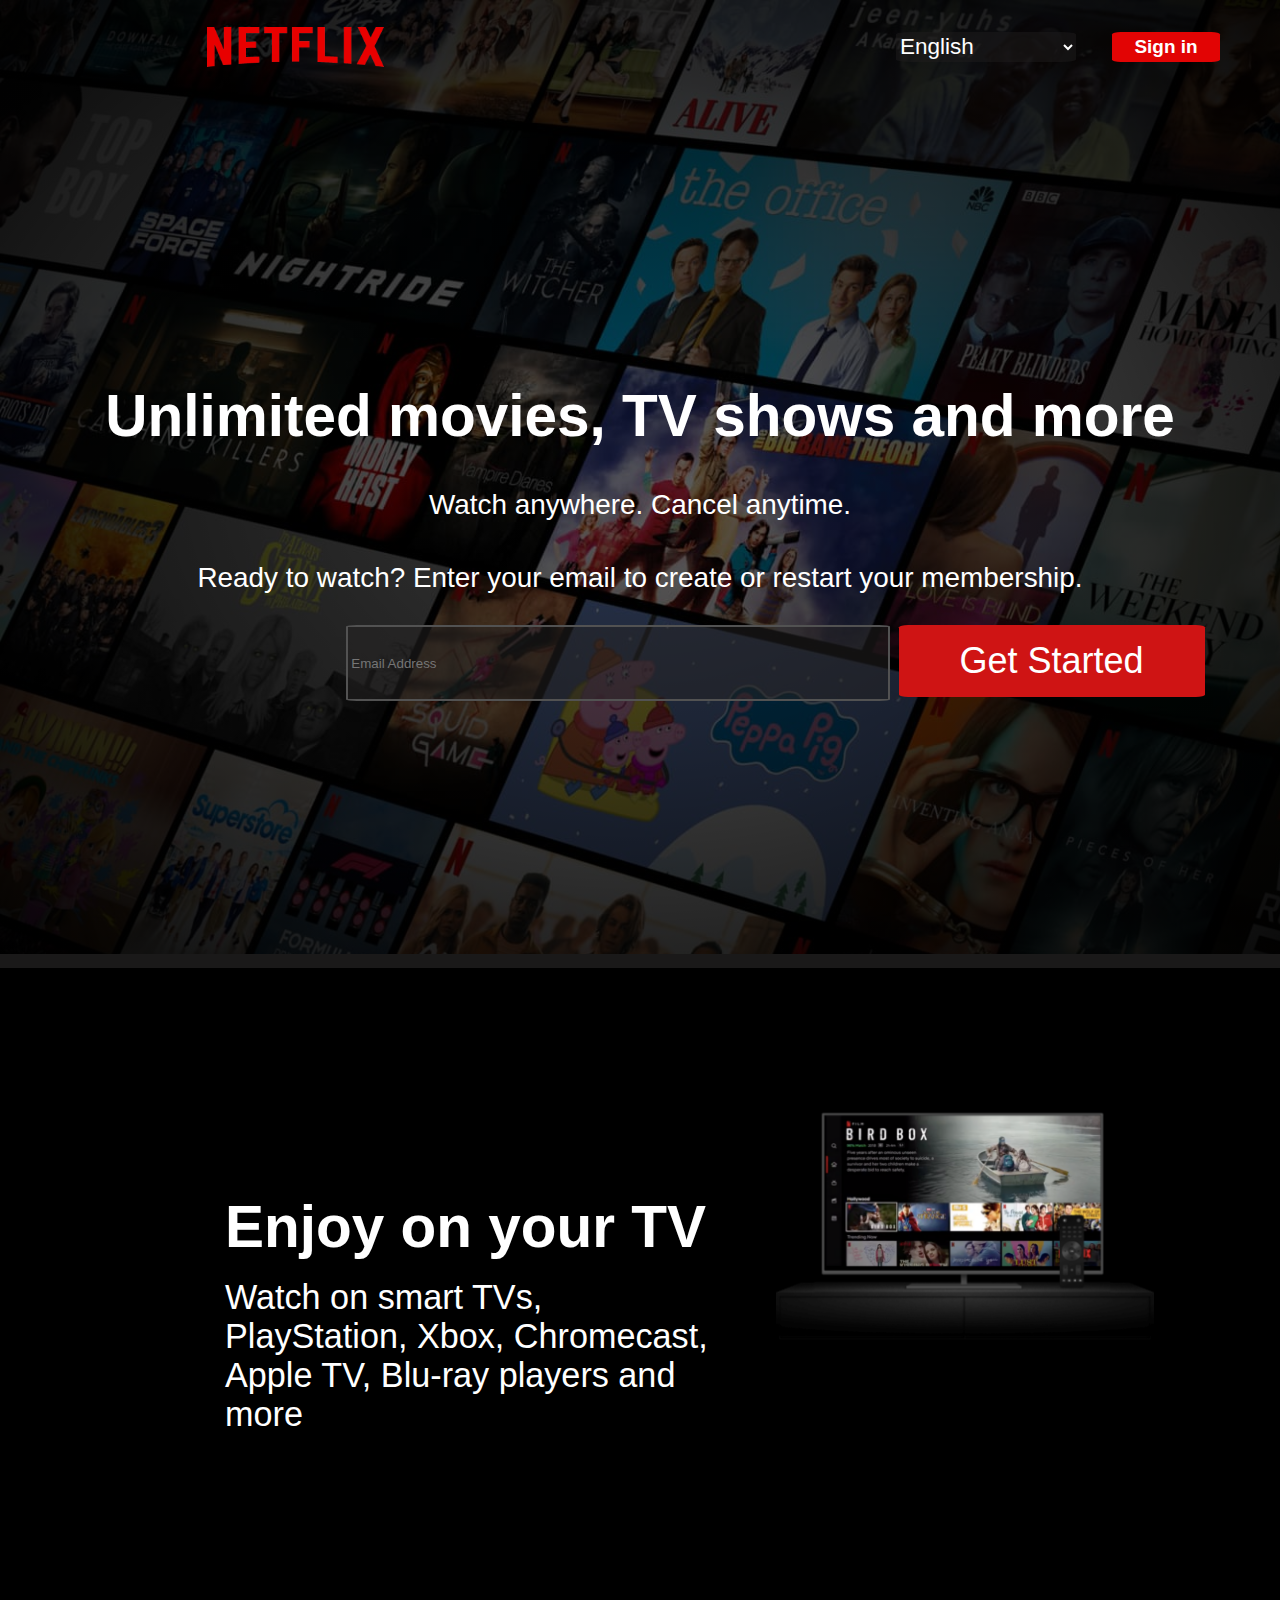
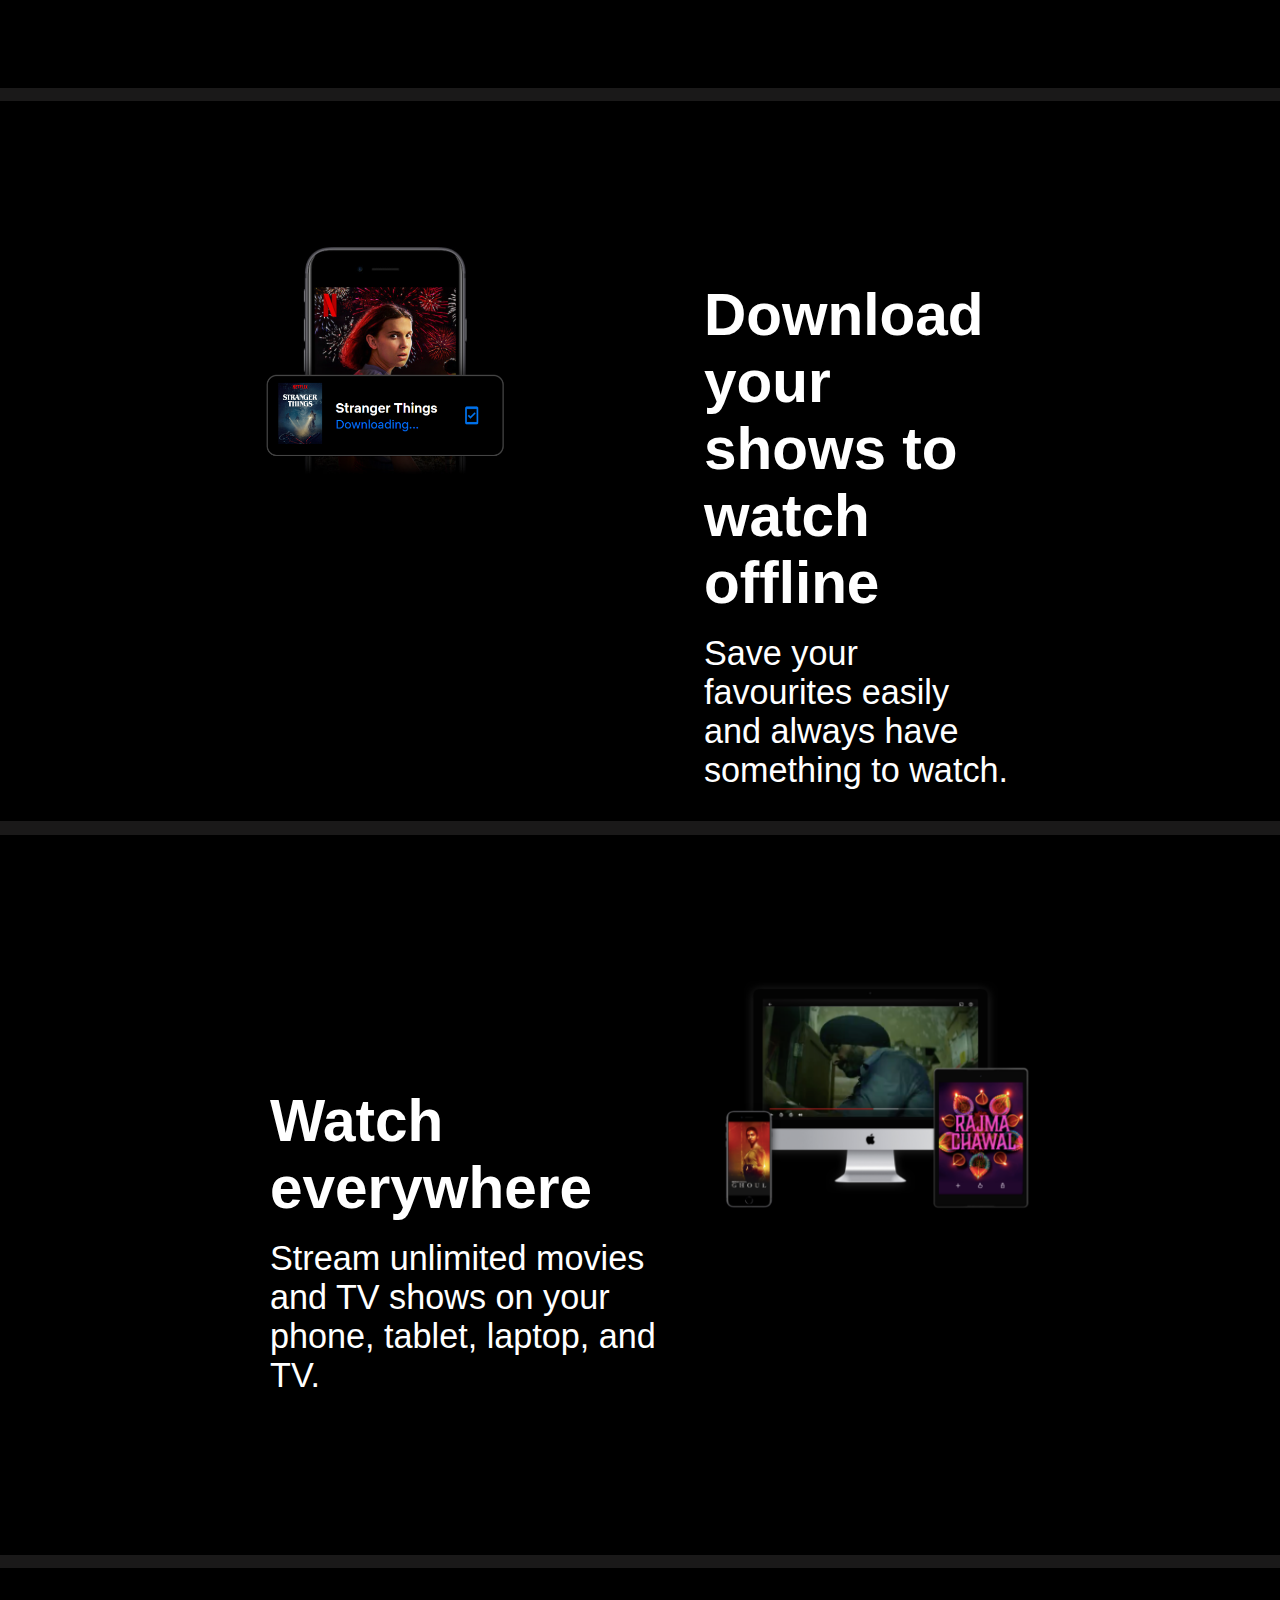
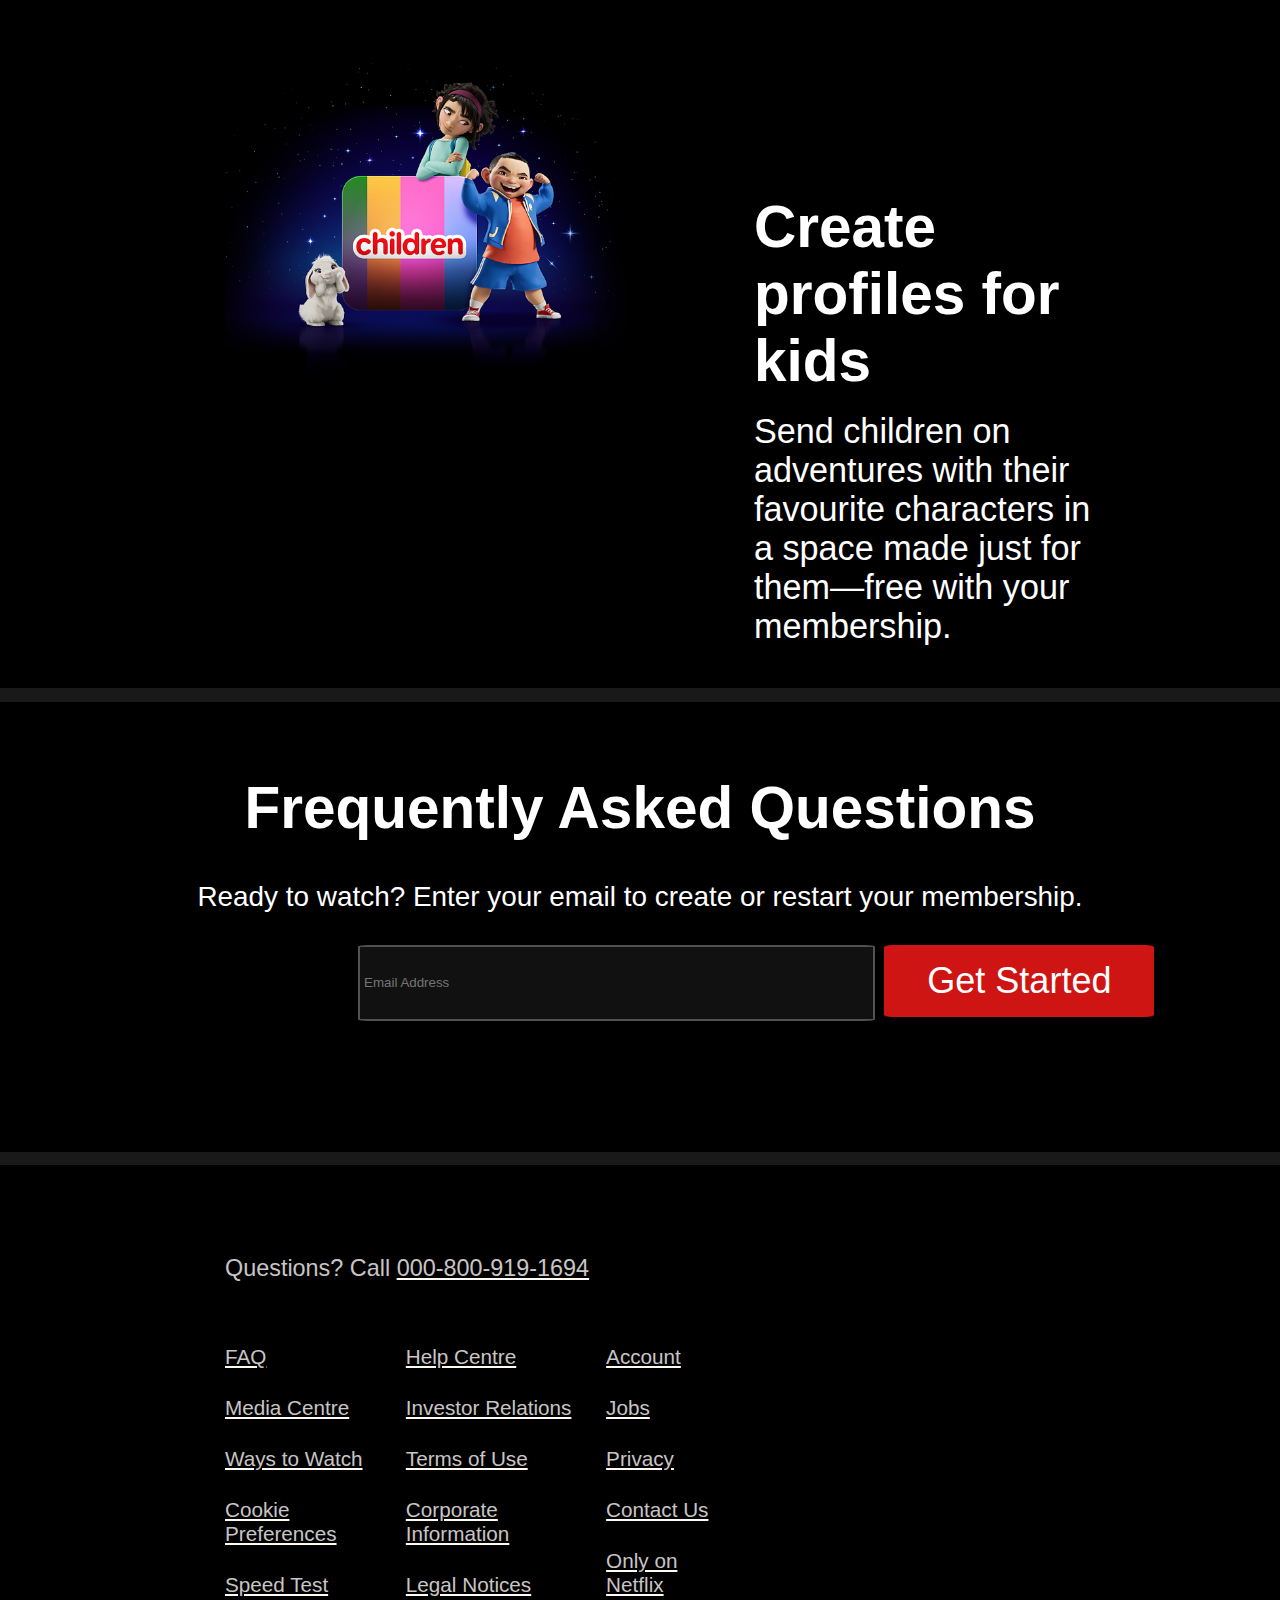
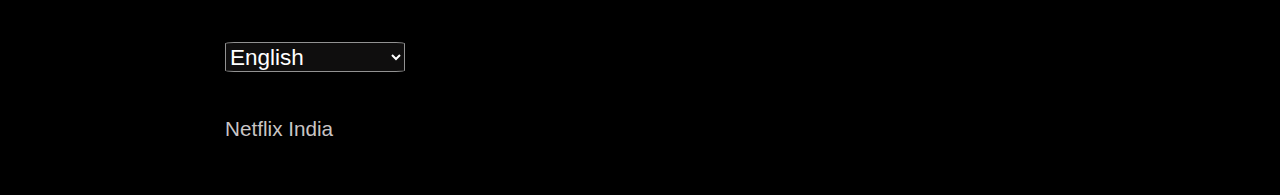
==== index.html @ 3be5746d "Create index.html" ====
<!DOCTYPE html>
<html lang="en">
<head>
    <meta charset="UTF-8">
    <meta name="viewport" content="width=device-width, initial-scale=1.0">
    <link rel="shortcut icon" href="sublogo.png" type="image/x-icon">
    <link rel="stylesheet" type="text/css" href="style.css">
    <title>Netflix India – Watch TV Shows Online, Watch Movies Online</title> 
</head>
<body>
    <header>
        <div class="logo">
            <div class="liftlogo">
                <img src="logo.png">
            </div>
            <div class="rightlogo">
                <select> 
                    <option selected>English</option>
                    <option >हिन्दी</option>
                </select>
                <button>Sign in</button>
            </div>
        </div>
        <div class="title">
            <h2>Unlimited movies, TV shows and more</h2>
            <p>Watch anywhere. Cancel anytime.</p>
            <p>Ready to watch? Enter your email to create or restart your membership.</p>
            <div class="btn">
                <input type="email" placeholder=" Email Address">
            <button>Get Started </button>
        </div>
        </div>
    </header>
    <hr>
    <main class="f1">
        <div class="f1right">
            <h1>Enjoy on your TV</h1>
            <p>Watch on smart TVs, PlayStation, Xbox, Chromecast, Apple TV, Blu-ray players and more</p>
        </div>
        <div class="f1lift">
            <img src="f-1.png" width="75%">
        </div>
    </main>
    <hr>
    <main class="f2">
        <div class="f2right">
             <img src="f-2.png" width="110%">
        </div>
        <div class="f2lift">
             <h1>Download your shows to watch offline</h1>
             <p>Save your favourites easily and always have something to watch.</p>
        </div>
    </main>
    <hr>
    <main class="f3">
        <div class="f3right">
           <h1>Watch everywhere</h1>
           <p>Stream unlimited movies and TV shows on your phone, tablet, laptop, and TV.</p>
       </div>
       <div class="f3lift">
        <img src="f-3.png" width="100%">
       </div>
    </main>
    <hr>
    <main class="f4">
        <div class="f4right">
         <img src="f-4.png" width="120%">
        </div>
        <div class="f4lift">
            <h1>Create profiles for kids</h1>
            <p>Send children on adventures with their favourite characters in a space made just for them—free with your membership.</p>
        </div>
    </main>
    <hr>
    <main class="f5">
        <h1>Frequently Asked Questions</h1>
            
          <p>Ready to watch? Enter your email to create or restart your membership.</p>
          <div class="btn">
              <input type="email" placeholder=" Email Address">
          <button>Get Started </button>
      </div>
    </main>
    <hr>
    <footer>
        Questions? Call <span>000-800-919-1694</span>
        <div class="last">
       <h4><p> FAQ </p>
          <p> Media Centre </p>
          <p>Ways to Watch </p>
           <p> Cookie Preferences </p>
           <p> Speed Test</p></h4> 
         <h4> <p> Help Centre </p>
               <p> Investor Relations</p>
               <p> Terms of Use </p>
               <p> Corporate Information </p>
               <p> Legal Notices</p></h4>  
               <h4><p> Account</p>
                  <p>  Jobs </p>
                   <p> Privacy</p>
                  <p>  Contact Us </p>
                   <p> Only on Netflix</p></h4>
        </div>
        <select>
            <option selected>English</option>
            <option >हिन्दी</option>
          </select>
          <p>Netflix India</p>
    </footer>
</body>
</html>
---- style.css ----
*{
    margin: 0%;
    padding: 0%;
    color: white;
}
header{
    background-image:radial-gradient(rgba(0, 0, 0, 0.5), rgba(0, 0, 0, 0.945)), url(netflix.jpg);
    height: 106vh;
}
.logo{
    display: flex;
    justify-content: space-between;
    height: 40%;
}
.liftlogo img{
    height: 40px;
    float: left;
    margin-top: 3vh;
    margin-left: 23vh;
    width: 50%;
}
.rightlogo{
    display: flex;
    width: 50%;
    margin-top: 3.5vh ;
}
.rightlogo select{
    height: 30px;
    width: 20vh;
    margin-left: 40%;
    background-color: rgba(32, 31, 31, 0.466);
    font-size: 2.5vh;
    font-weight: lighter;
    border-radius: 8%;
    border: white;
}

.rightlogo select option{
    background-color: white;
}

.rightlogo button{
    background-color: rgb(226, 4, 4);
    height: 30px;
    width: 12vh;
    margin-left: 4vh;
    border-radius: 8%;
    border: none;
    font-weight: bold;
    font-size: 2.1vh;
    cursor: pointer;
}
.rightlogo button:hover{
    background-color: rgb(199, 12, 12);
    transition: 0.5ms;
}
.title{
    height: 60%;
    width: 100%;
    font-family: Arial;
}
.title h2{
    display: flex;
    justify-content: center;
    font-family: Arial;
    font-size: 6.5vh;
    font-weight: 5vh;
    font-weight: 800;
}
.title p{
    display: flex;
    justify-content: center;
    font-family: Arial;
    font-size: 3.1vh;
    margin-top: 4.5vh;
}
.btn{
    display: flex;
}

.title input{
    background-color: rgba(36, 34, 34, 0.493);
    border: 0.3vh solid rgb(82, 82, 82);
    height: 8vh;
    margin-left: 27%;
    margin-top: 3.5vh;
    width: 60vh;
    border-radius: 2%;
}
.title button{
    margin-top: 3.5vh;
    margin-left: 1vh;
    height: 8vh;
    width: 34vh;
    border-radius: 3%;
    border: none;
    background-color: rgb(207, 20, 20);
    font-size: 4vh;
    cursor: pointer;
}
.title button:hover{
    background-color: rgb(187, 31, 31);
}
hr{
    border: black;
    height: 1.5vh;
    background-color: rgb(26, 25, 25);
}
.f1{
    height: 80vh;
    background-color: black;
    display: flex;
    justify-content: space-between;
    font-family: Arial;
}
.f1right{
    padding-left: 25vh;
    padding-top: 25vh;
    width: 85vh;
}
.f1right h1{
    font-size: 6.5vh;
    font-weight: 800;
}
.f1right p{
    padding-top: 2vh;
    font-size: 3.8vh;
    font-weight: 200;
}
.f1lift{
    padding-left: 5vh;
    padding-top: 10vh;
}
.f2{
    height: 80vh;
    background-color: black;
    display: flex;
    justify-content: space-between;
    font-family: Arial;
}
.f2lift h1{
    padding-top: 20vh ;
    font-size: 6.5vh;
    font-weight: 800;
    padding-right: 30vh;
    padding-left: 10vh;
}
.f2lift p{
    padding-top: 2vh;
    font-size: 3.8vh;
    font-weight: 200;
    padding-right: 30vh;
    padding-left: 10vh;
}
.f2right{
    padding-left: 25vh;
    padding-top: 15vh;
    padding-right: 10vh;
}
.f3{
    height: 80vh;
    background-color: black;
    display: flex;
    justify-content: space-between;
    font-family: Arial;
}
.f3right h1{
    padding-top: 28vh ;
    font-size: 6.5vh;
    font-weight: 800;
    padding-left: 30vh;
}
.f3right p{
    padding-top: 2vh;
    font-size: 3.8vh;
    font-weight: 200;
    padding-left: 30vh;
}
.f3lift{
    padding-right: 25vh;
    padding-top: 15vh;
}
.f4{
    height: 80vh;
    background-color: black;
    display: flex;
    justify-content: space-between;
    font-family: Arial;
}
.f4lift h1{
    padding-top: 25vh ;
    font-size: 6.5vh;
    font-weight: 800;
    padding-left: 10vh;
    padding-right: 20vh;
}
.f4lift p{
    padding-top: 2vh;
    font-size: 3.8vh;
    font-weight: 200;
    padding-left:10vh;
    padding-right: 20vh;
}
.f4right{
    padding-left: 25vh;
    padding-top: 10vh;
    padding-right: 10vh;
    width: 130vh;
}
.f5{
    height: auto;
    background-color: black;
}
.f5 h1{
    display: flex;
    justify-content: center;
    font-family: Arial;
    font-size: 6.5vh;
    font-weight: 900;
    padding-top: 8vh;
}
.f5 p{
    display: flex;
    justify-content: center;
    font-family: Arial;
    font-size: 3.1vh;
    margin-top: 4.5vh;
}
.f5 input{
    background-color: rgba(36, 34, 34, 0.493);
    border: 0.3vh solid rgb(82, 82, 82);
    height: 8vh;
    margin-left: 28%;
    margin-top: 3.5vh;
    width: 57vh;
    border-radius: 2%;
}
.f5 button{
    margin-top: 3.5vh;
    margin-left: 1vh;
    height: 8vh;
    width: 30vh;
    border-radius: 3%;
    border: none;
    background-color: rgb(207, 20, 20);
    font-size: 4vh;
    cursor: pointer;
    margin-bottom: 15vh;
}
.f5 button:hover{
    background-color: rgb(187, 31, 31);
}
footer{
    height: 60vh;
    background-color: black;
    padding-top: 10vh;
    padding-left: 25vh;
    padding-right: 60vh;
    font-family: Arial;
    color: rgb(201, 197, 197);
    font-weight: lighter;
    font-size: 2.6Vh;
}
footer span{
    color: rgb(201, 197, 197);
    text-decoration: underline rgb(255, 251, 243);
}
.last{
    display: flex;
    justify-content: space-between;
}
.last h4{
    margin-top: 4vh;
    font-size: 2.2vh;
    font-weight: lighter;
}
.last h4 p{
    font-family: Arial;
    color: rgb(201, 197, 197);
    margin-top: 3vh;
    cursor: pointer;
    text-decoration: underline rgb(255, 251, 243);
}
footer select {
    height: 30px;
    width: 20vh;
    margin-top: 5vh;
    background-color: rgba(32, 31, 31, 0.466);
    font-size: 2.5vh;
    font-weight: lighter;
    border-radius: 5%;
    border: 1px rgb(146, 146, 146) solid;
}
footer select option{
    background-color: whitesmoke;
}
footer p{
    margin-top: 5vh;
    font-size: 2.3vh;
    color: rgb(201, 197, 197);
}
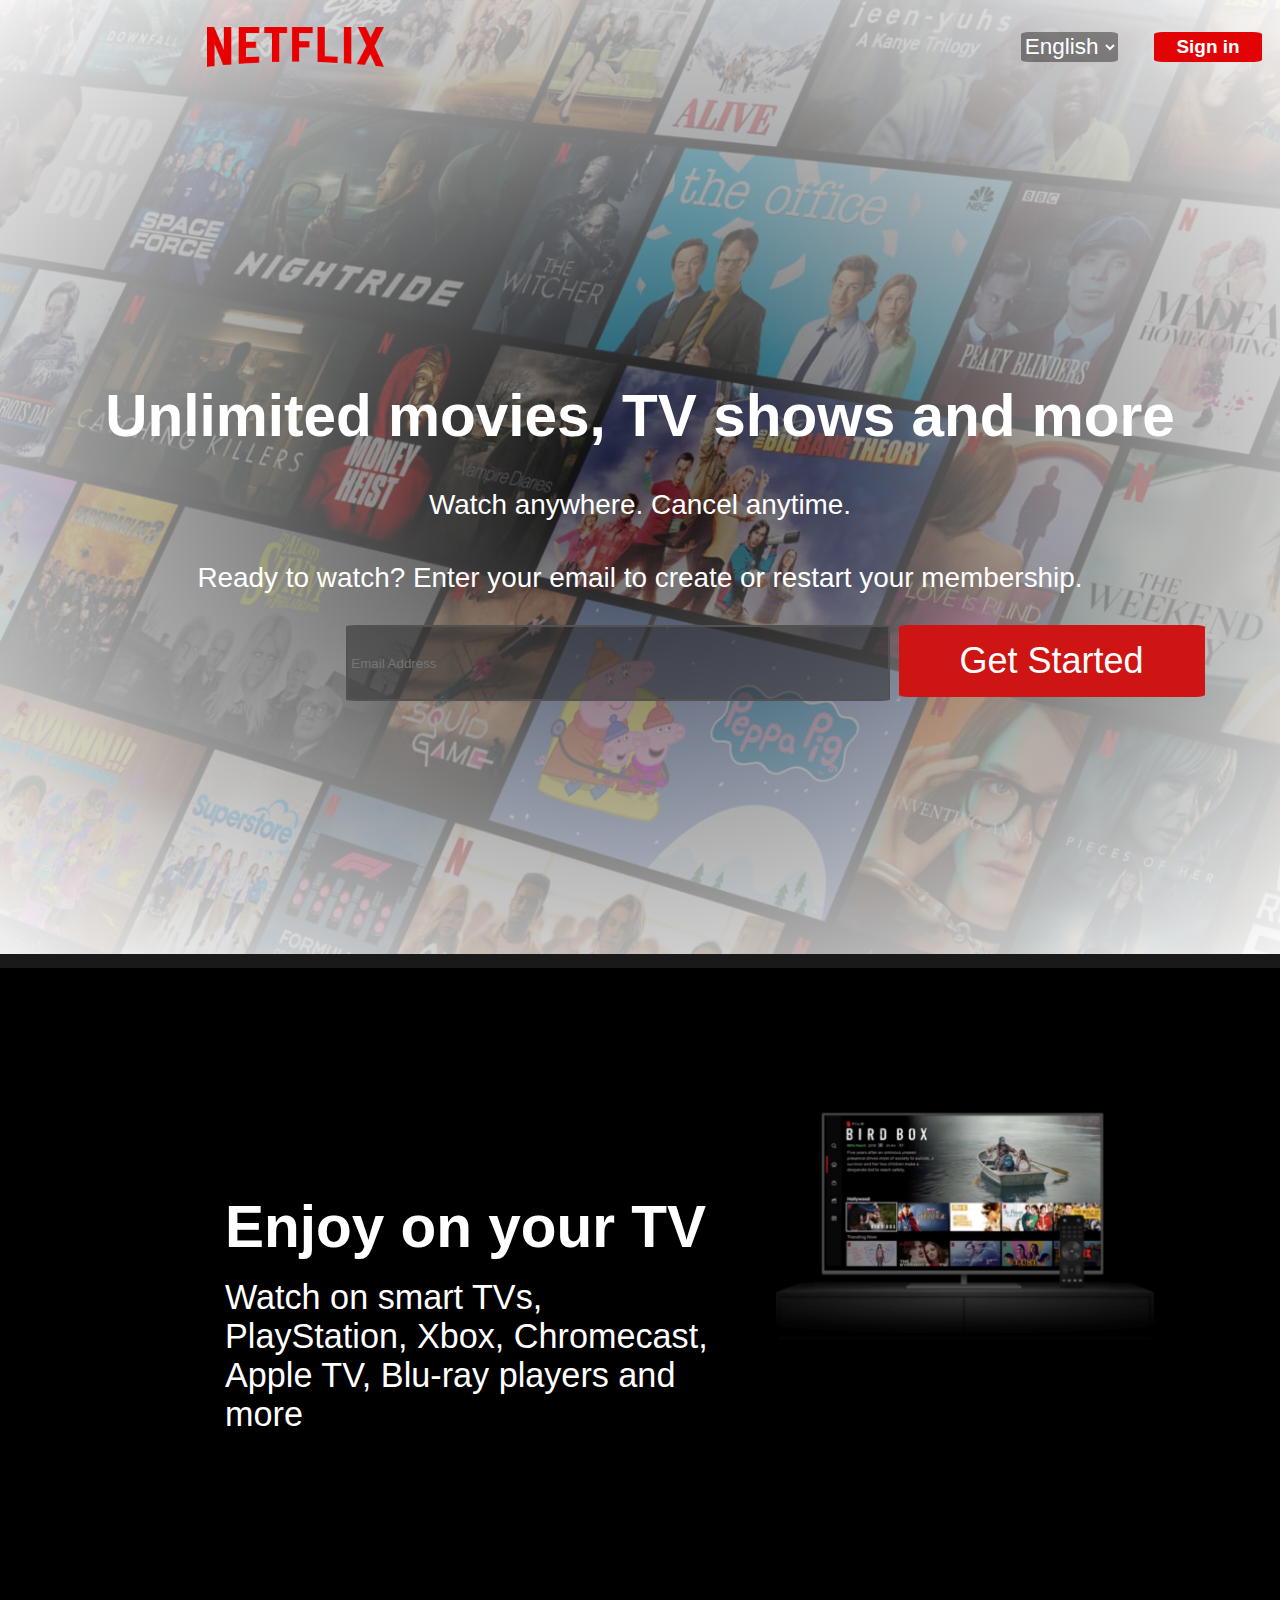
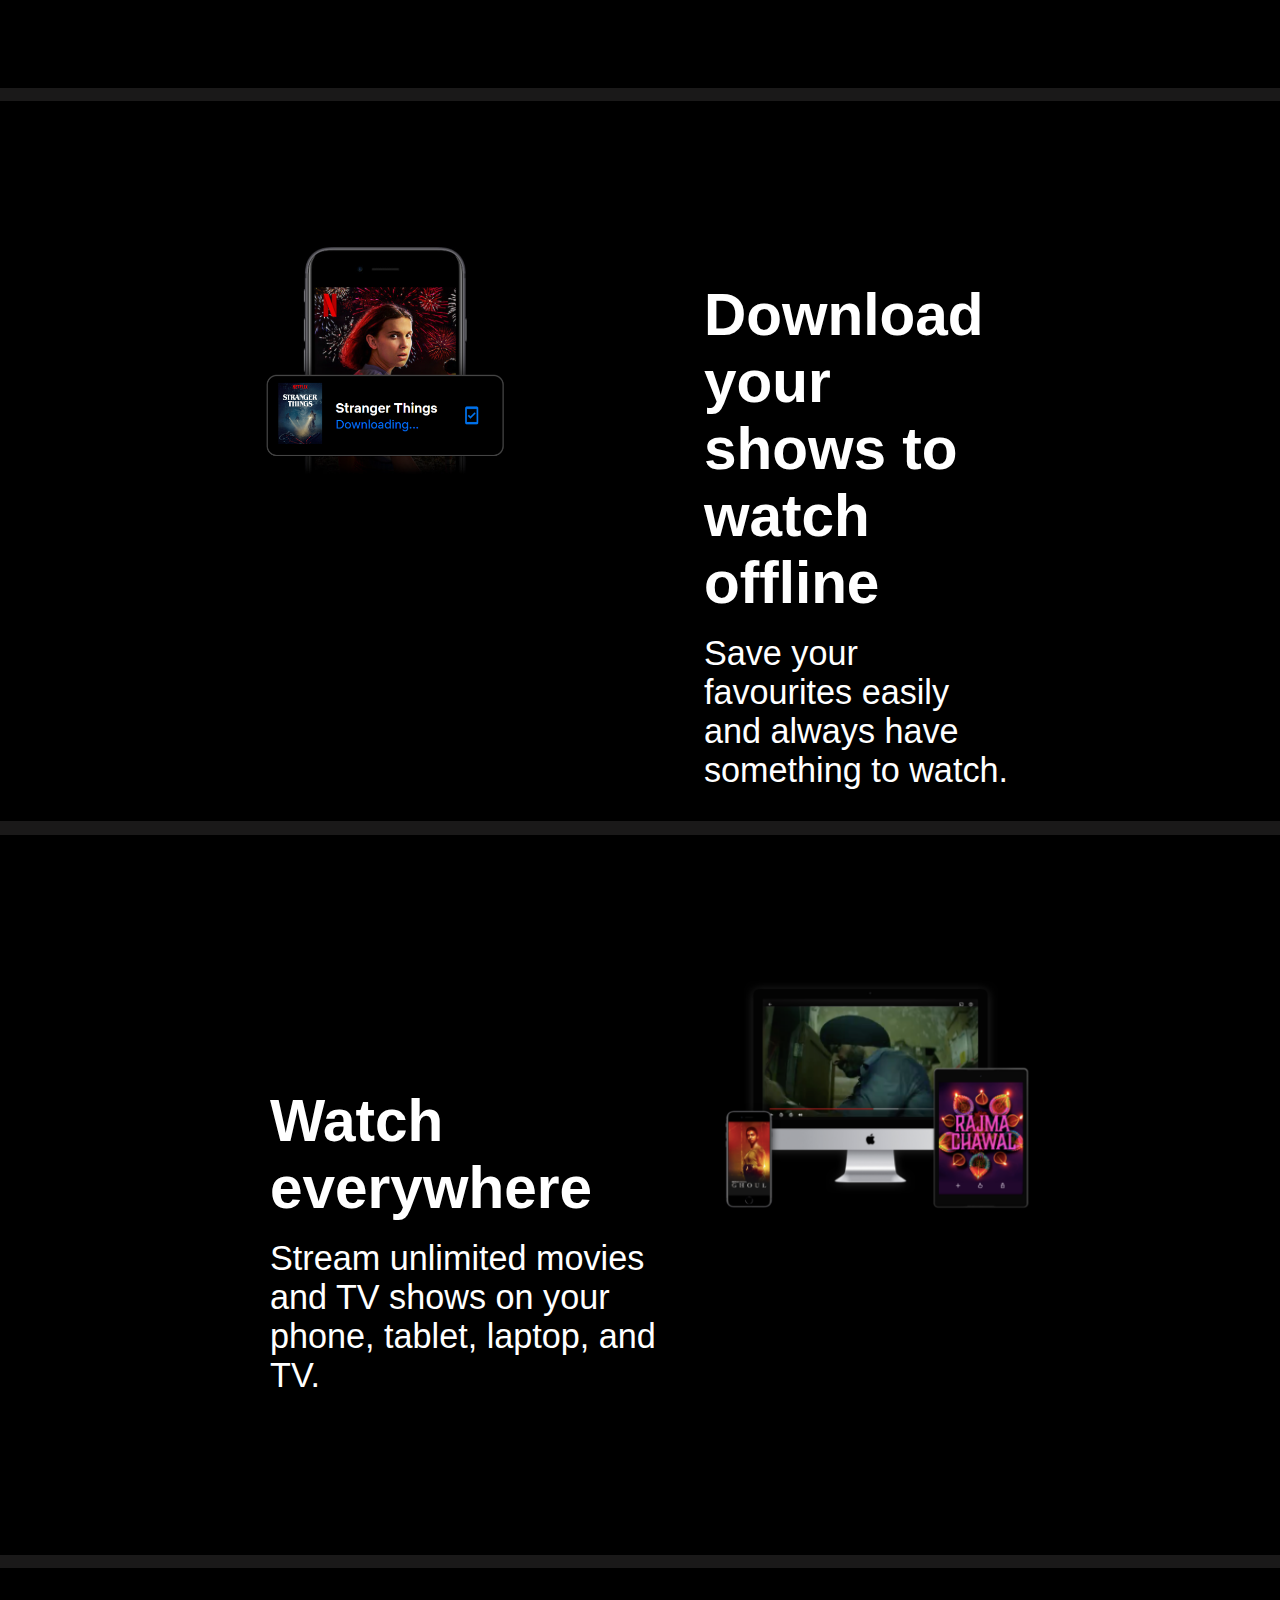
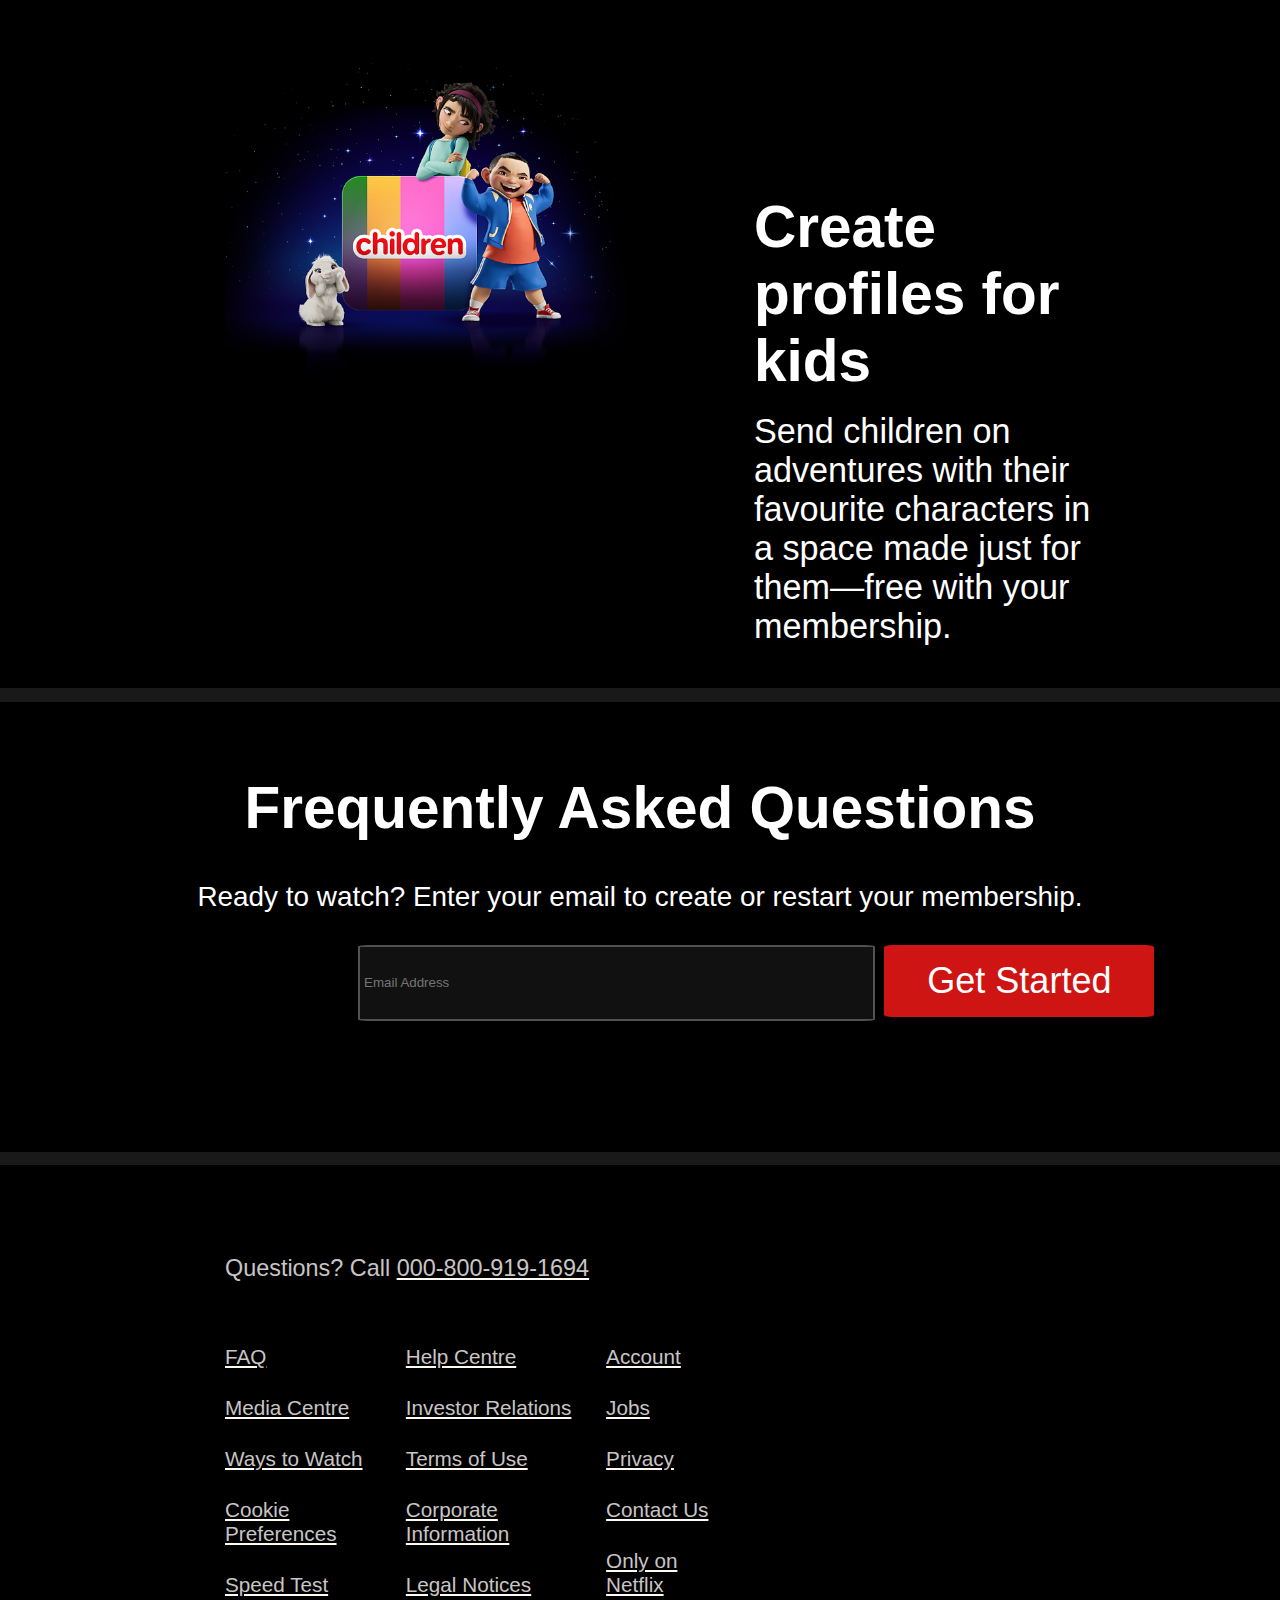
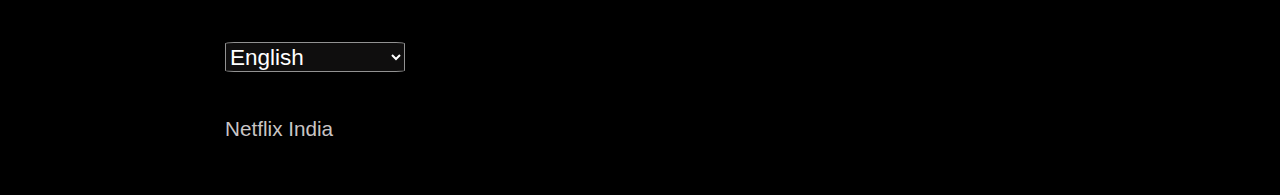
==== commit 55d67cfa: "modified" ====
--- a/index.html
+++ b/index.html
@@ -14,11 +14,16 @@
                 <img src="logo.png">
             </div>
             <div class="rightlogo">
+               <div class="len">
                 <select> 
                     <option selected>English</option>
                     <option >हिन्दी</option>
                 </select>
-                <button>Sign in</button>
+               </div>
+
+               <div>
+                <a href="login.html"> <button>Sign in</button></a>
+               </div>
             </div>
         </div>
         <div class="title">
--- a/style.css
+++ b/style.css
@@ -4,7 +4,7 @@
     color: white;
 }
 header{
-    background-image:radial-gradient(rgba(0, 0, 0, 0.5), rgba(0, 0, 0, 0.945)), url(netflix.jpg);
+    background-image:radial-gradient(rgba(0, 0, 0, 0.5), rgba(255, 255, 255, 0.945)), url(netflix.jpg);
     height: 106vh;
 }
 .logo{
@@ -21,8 +21,13 @@
 }
 .rightlogo{
     display: flex;
+    
+    margin-top: 3.5vh ;
+}
+.len{
+    display: flex;
     width: 50%;
-    margin-top: 3.5vh ;
+    
 }
 .rightlogo select{
     height: 30px;
